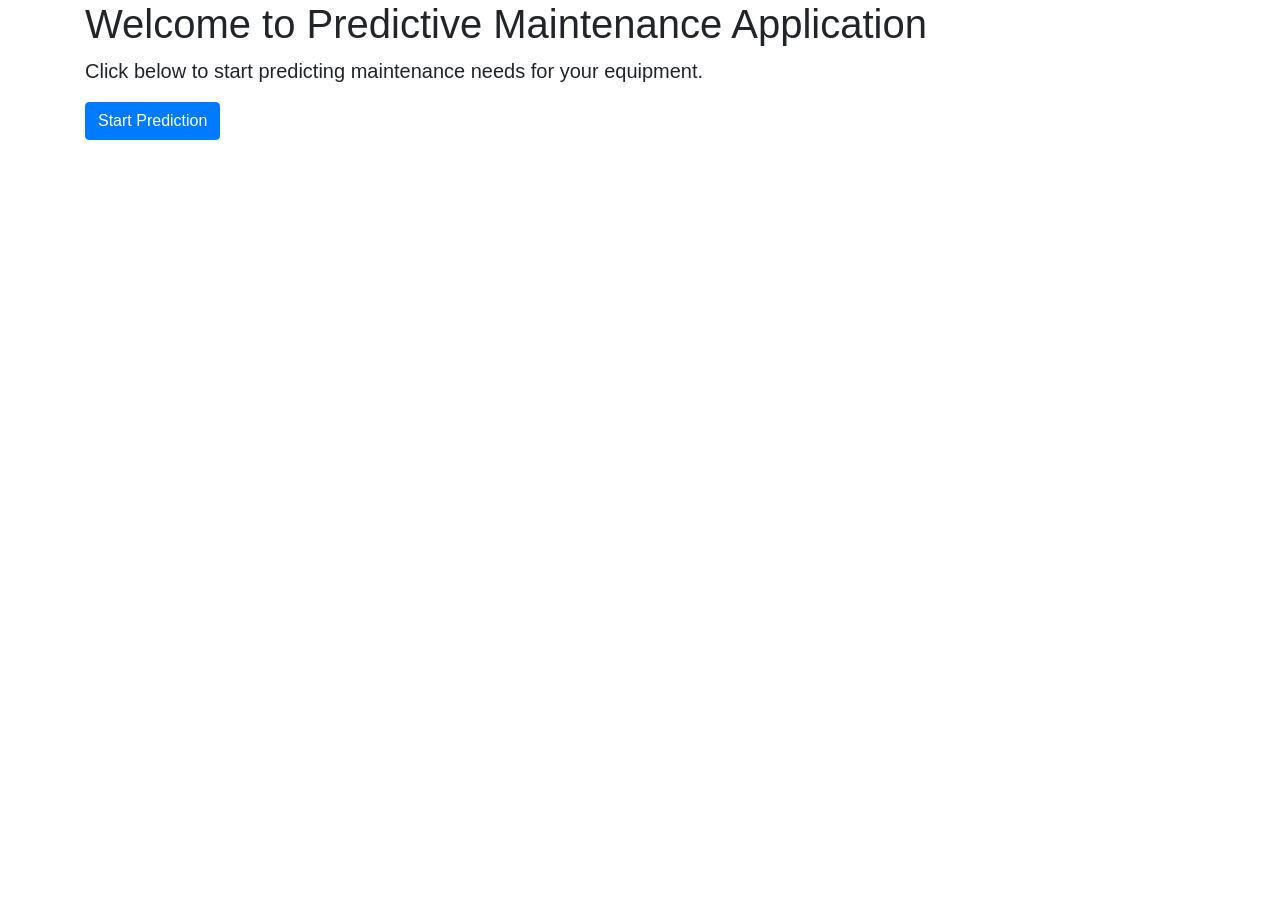
==== templates/index.html @ dc6c68dd "html file" ====
<!-- templates/index.html -->

<!DOCTYPE html>
<html lang="en">
<head>
    <meta charset="UTF-8">
    <meta name="viewport" content="width=device-width, initial-scale=1.0">
    <title>Welcome to Predictive Maintenance</title>
    <link href="https://maxcdn.bootstrapcdn.com/bootstrap/4.5.2/css/bootstrap.min.css" rel="stylesheet">
    <link rel="stylesheet" href="{{ url_for('static', filename='css/style.css') }}">
</head>
<body>
    <div class="container">
        <h1 class="header">Welcome to Predictive Maintenance Application</h1>
        <p class="lead">Click below to start predicting maintenance needs for your equipment.</p>
        <a href="/predictdata" class="btn btn-primary">Start Prediction</a>
    </div>
</body>
</html>
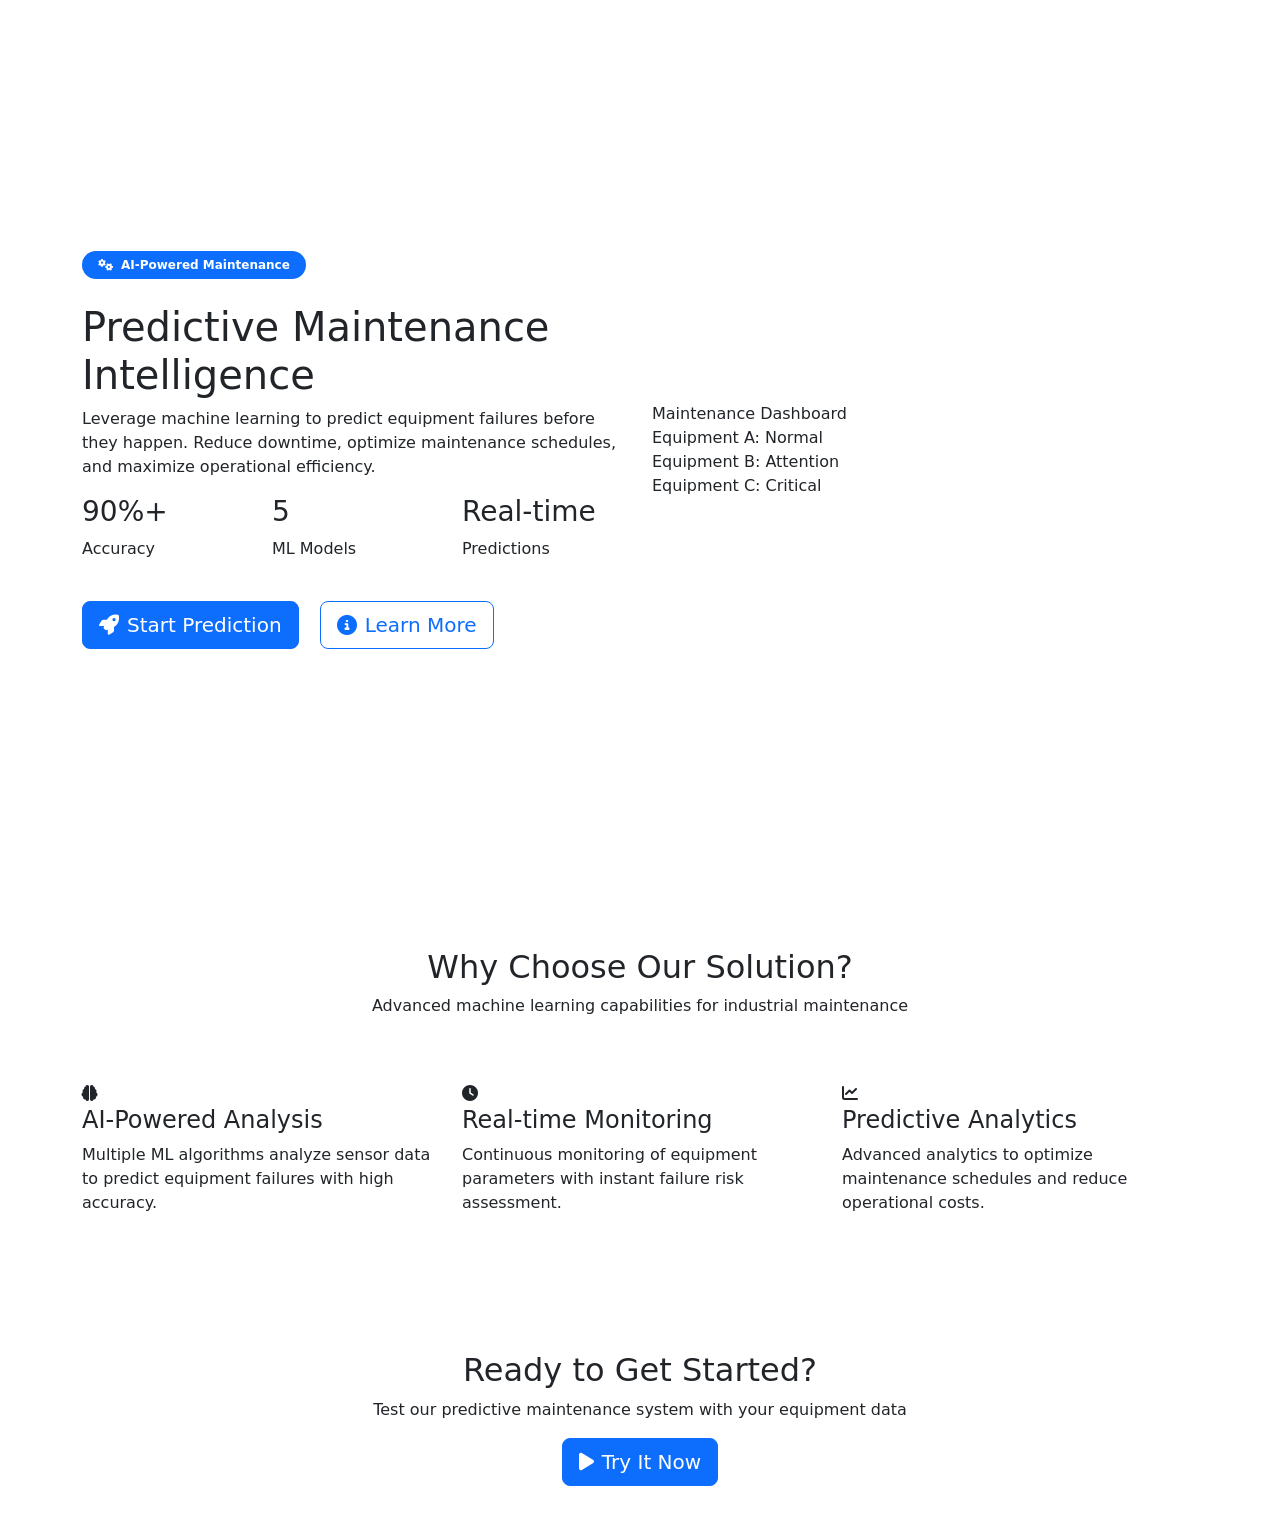
==== commit 62092c91: "completed project" ====
--- a/templates/index.html
+++ b/templates/index.html
@@ -1,19 +1,195 @@
-<!-- templates/index.html -->
-
 <!DOCTYPE html>
 <html lang="en">
 <head>
     <meta charset="UTF-8">
     <meta name="viewport" content="width=device-width, initial-scale=1.0">
-    <title>Welcome to Predictive Maintenance</title>
-    <link href="https://maxcdn.bootstrapcdn.com/bootstrap/4.5.2/css/bootstrap.min.css" rel="stylesheet">
+    <title>Predictive Maintenance System</title>
+    <link href="https://cdn.jsdelivr.net/npm/bootstrap@5.3.0/dist/css/bootstrap.min.css" rel="stylesheet">
+    <link href="https://cdnjs.cloudflare.com/ajax/libs/font-awesome/6.4.0/css/all.min.css" rel="stylesheet">
     <link rel="stylesheet" href="{{ url_for('static', filename='css/style.css') }}">
 </head>
 <body>
-    <div class="container">
-        <h1 class="header">Welcome to Predictive Maintenance Application</h1>
-        <p class="lead">Click below to start predicting maintenance needs for your equipment.</p>
-        <a href="/predictdata" class="btn btn-primary">Start Prediction</a>
+    <!-- Hero Section -->
+    <div class="hero-section">
+        <div class="container">
+            <div class="row align-items-center min-vh-100">
+                <div class="col-lg-6">
+                    <div class="hero-content">
+                        <div class="badge-container mb-4">
+                            <span class="badge bg-primary rounded-pill px-3 py-2">
+                                <i class="fas fa-cogs me-2"></i>AI-Powered Maintenance
+                            </span>
+                        </div>
+                        <h1 class="hero-title">
+                            Predictive Maintenance
+                            <span class="text-gradient">Intelligence</span>
+                        </h1>
+                        <p class="hero-subtitle">
+                            Leverage machine learning to predict equipment failures before they happen. 
+                            Reduce downtime, optimize maintenance schedules, and maximize operational efficiency.
+                        </p>
+                        
+                        <div class="stats-container mb-4">
+                            <div class="row">
+                                <div class="col-4">
+                                    <div class="stat-item">
+                                        <h3 class="stat-number">90%+</h3>
+                                        <p class="stat-label">Accuracy</p>
+                                    </div>
+                                </div>
+                                <div class="col-4">
+                                    <div class="stat-item">
+                                        <h3 class="stat-number">5</h3>
+                                        <p class="stat-label">ML Models</p>
+                                    </div>
+                                </div>
+                                <div class="col-4">
+                                    <div class="stat-item">
+                                        <h3 class="stat-number">Real-time</h3>
+                                        <p class="stat-label">Predictions</p>
+                                    </div>
+                                </div>
+                            </div>
+                        </div>
+
+                        <div class="cta-buttons">
+                            <a href="/predictdata" class="btn btn-primary btn-lg me-3">
+                                <i class="fas fa-rocket me-2"></i>Start Prediction
+                            </a>
+                            <a href="#features" class="btn btn-outline-primary btn-lg">
+                                <i class="fas fa-info-circle me-2"></i>Learn More
+                            </a>
+                        </div>
+                    </div>
+                </div>
+                <div class="col-lg-6">
+                    <div class="hero-image">
+                        <div class="dashboard-preview">
+                            <div class="dashboard-header">
+                                <div class="dashboard-dots">
+                                    <span class="dot red"></span>
+                                    <span class="dot yellow"></span>
+                                    <span class="dot green"></span>
+                                </div>
+                                <span class="dashboard-title">Maintenance Dashboard</span>
+                            </div>
+                            <div class="dashboard-content">
+                                <div class="chart-container">
+                                    <div class="chart-bar" style="height: 60%"></div>
+                                    <div class="chart-bar" style="height: 80%"></div>
+                                    <div class="chart-bar" style="height: 45%"></div>
+                                    <div class="chart-bar" style="height: 90%"></div>
+                                    <div class="chart-bar" style="height: 70%"></div>
+                                </div>
+                                <div class="status-indicators">
+                                    <div class="status-item">
+                                        <span class="status-dot green-dot"></span>
+                                        <span>Equipment A: Normal</span>
+                                    </div>
+                                    <div class="status-item">
+                                        <span class="status-dot yellow-dot"></span>
+                                        <span>Equipment B: Attention</span>
+                                    </div>
+                                    <div class="status-item">
+                                        <span class="status-dot red-dot"></span>
+                                        <span>Equipment C: Critical</span>
+                                    </div>
+                                </div>
+                            </div>
+                        </div>
+                    </div>
+                </div>
+            </div>
+        </div>
     </div>
+
+    <!-- Features Section -->
+    <section id="features" class="features-section py-5">
+        <div class="container">
+            <div class="row text-center mb-5">
+                <div class="col-lg-12">
+                    <h2 class="section-title">Why Choose Our Solution?</h2>
+                    <p class="section-subtitle">Advanced machine learning capabilities for industrial maintenance</p>
+                </div>
+            </div>
+            <div class="row">
+                <div class="col-lg-4 col-md-6 mb-4">
+                    <div class="feature-card">
+                        <div class="feature-icon">
+                            <i class="fas fa-brain"></i>
+                        </div>
+                        <h4>AI-Powered Analysis</h4>
+                        <p>Multiple ML algorithms analyze sensor data to predict equipment failures with high accuracy.</p>
+                    </div>
+                </div>
+                <div class="col-lg-4 col-md-6 mb-4">
+                    <div class="feature-card">
+                        <div class="feature-icon">
+                            <i class="fas fa-clock"></i>
+                        </div>
+                        <h4>Real-time Monitoring</h4>
+                        <p>Continuous monitoring of equipment parameters with instant failure risk assessment.</p>
+                    </div>
+                </div>
+                <div class="col-lg-4 col-md-6 mb-4">
+                    <div class="feature-card">
+                        <div class="feature-icon">
+                            <i class="fas fa-chart-line"></i>
+                        </div>
+                        <h4>Predictive Analytics</h4>
+                        <p>Advanced analytics to optimize maintenance schedules and reduce operational costs.</p>
+                    </div>
+                </div>
+            </div>
+        </div>
+    </section>
+
+    <!-- CTA Section -->
+    <section class="cta-section py-5">
+        <div class="container">
+            <div class="row justify-content-center text-center">
+                <div class="col-lg-8">
+                    <h2 class="cta-title">Ready to Get Started?</h2>
+                    <p class="cta-subtitle">
+                        Test our predictive maintenance system with your equipment data
+                    </p>
+                    <a href="/predictdata" class="btn btn-primary btn-lg">
+                        <i class="fas fa-play me-2"></i>Try It Now
+                    </a>
+                </div>
+            </div>
+        </div>
+    </section>
+
+    <script src="https://cdn.jsdelivr.net/npm/bootstrap@5.3.0/dist/js/bootstrap.bundle.min.js"></script>
+    <script>
+        // Add smooth scrolling
+        document.querySelectorAll('a[href^="#"]').forEach(anchor => {
+            anchor.addEventListener('click', function (e) {
+                e.preventDefault();
+                document.querySelector(this.getAttribute('href')).scrollIntoView({
+                    behavior: 'smooth'
+                });
+            });
+        });
+
+        // Add animation on scroll
+        const observerOptions = {
+            threshold: 0.1,
+            rootMargin: '0px 0px -50px 0px'
+        };
+
+        const observer = new IntersectionObserver(function(entries) {
+            entries.forEach(entry => {
+                if (entry.isIntersecting) {
+                    entry.target.classList.add('animate-in');
+                }
+            });
+        }, observerOptions);
+
+        document.querySelectorAll('.feature-card').forEach(card => {
+            observer.observe(card);
+        });
+    </script>
 </body>
-</html>
+</html>
